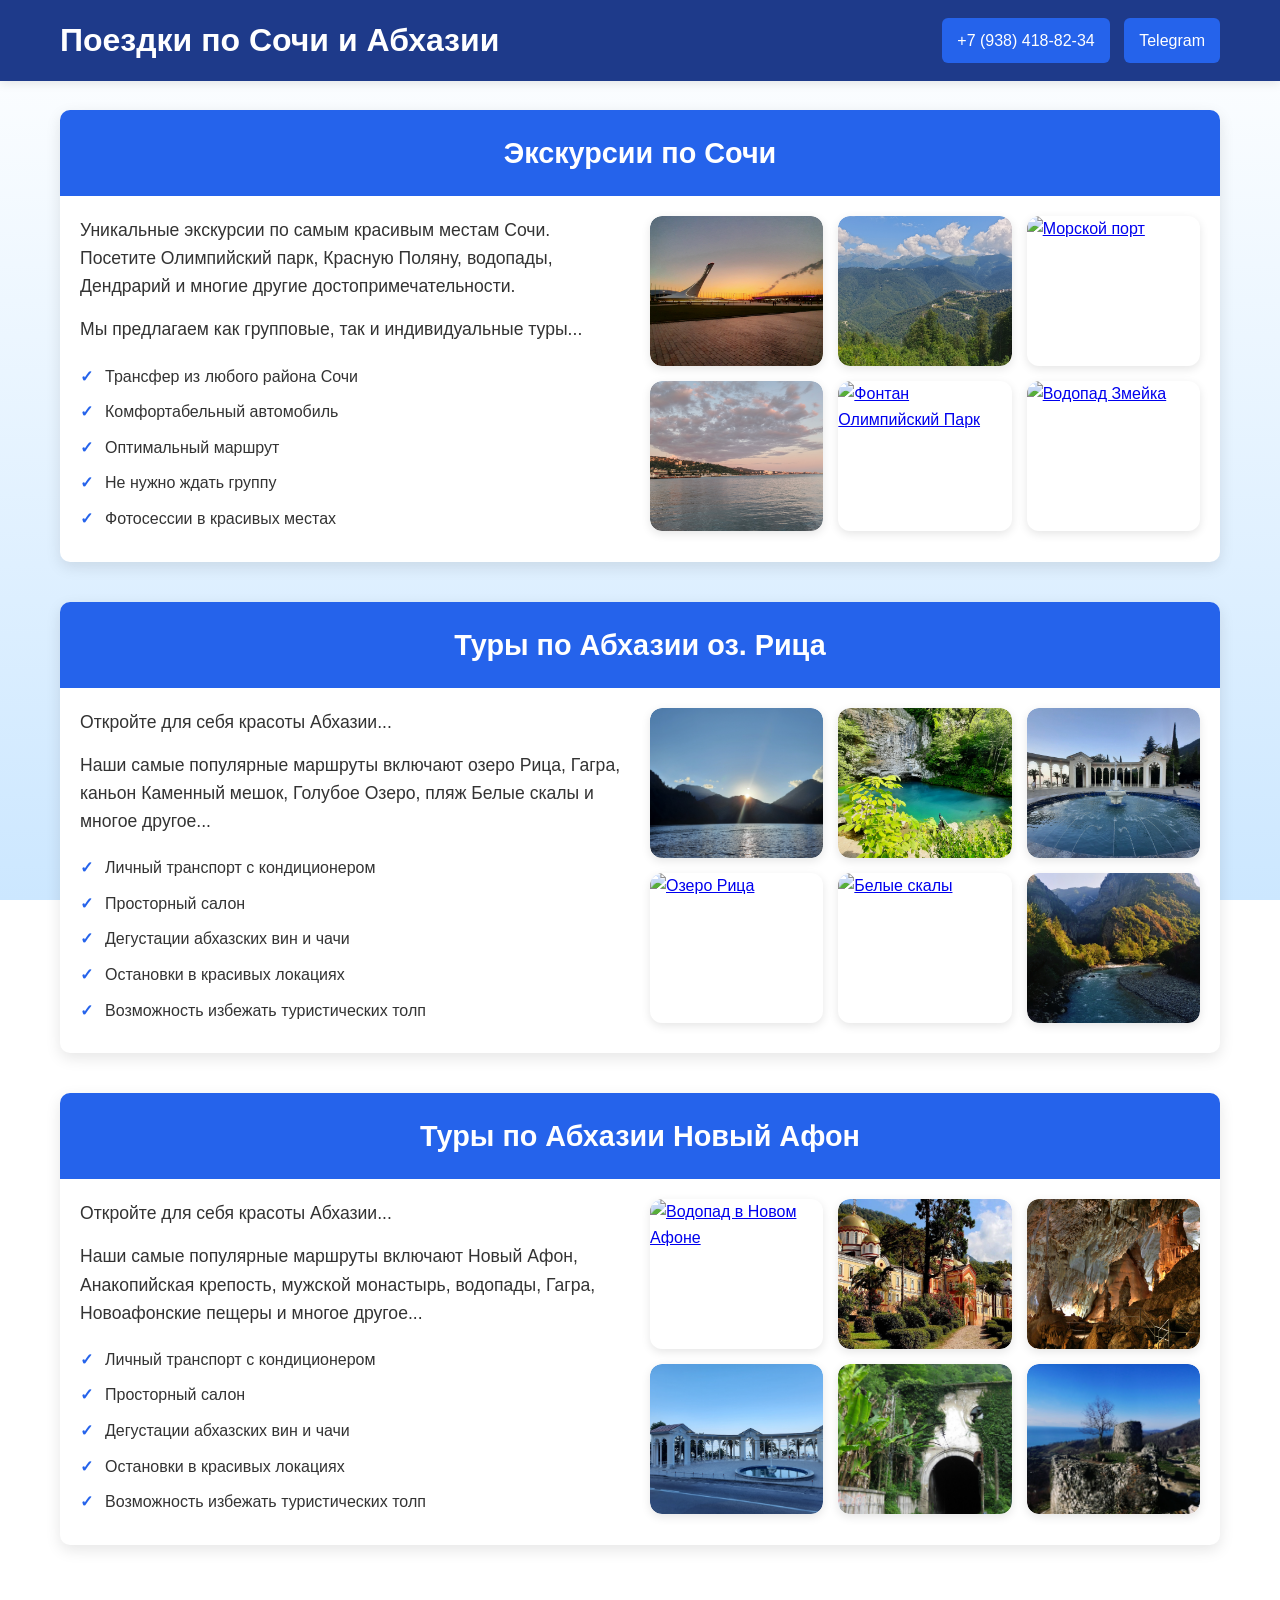
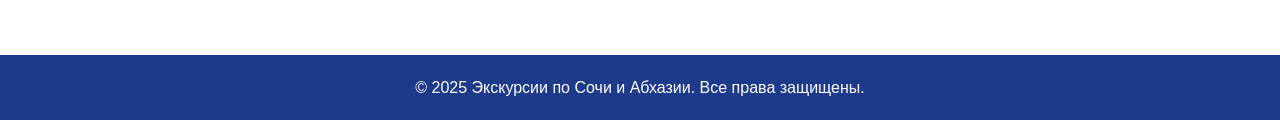
==== index.html @ 32977ace "Первый коммит: структура проекта" ====
<!DOCTYPE html>
<html lang="ru">
<head>
    <meta charset="UTF-8">
    <meta name="viewport" content="width=device-width, initial-scale=1.0">
    <title>Поездки по Сочи и Абхазии</title>

    <!-- Подключаем стили -->
    <link rel="stylesheet" href="assets/css/base.css">
    <link rel="stylesheet" href="assets/css/layout.css">
    <link rel="stylesheet" href="assets/css/components.css">
    <link rel="stylesheet" href="assets/css/pages.css">

    <!-- Библиотека Fancybox (для галереи изображений) -->
    <link rel="stylesheet" href="https://cdn.jsdelivr.net/npm/@fancyapps/ui@5.0/dist/fancybox/fancybox.css">
    <link href="https://fonts.googleapis.com/css2?family=Playfair+Display:wght@700&family=Roboto:wght@400&display=swap" rel="stylesheet">


</head>
<body>
    <!-- 🔹 Хедер -->
    <header class="fixed-header">
        <div class="header-content">
            <h1>Поездки по Сочи и Абхазии</h1>
            <div class="contacts">
                <!-- Телефон и Telegram как кнопки -->
                <a href="tel:+79384188234" class="btn">+7 (938) 418-82-34</a>
                <a href="https://t.me/OLEG_N_OLEG" target="_blank" class="btn">Telegram</a>
            </div>
        </div>
    </header>

    <!-- 🔹 Основное содержимое -->
    <main class="main-content">
        <div id="sections"></div>
    </main>

    <!-- 🔹 Футер -->
    <footer class="footer">
        <p>© 2025 Экскурсии по Сочи и Абхазии. Все права защищены.</p>
    </footer>

    <!-- Подключение скриптов -->
    <script src="https://cdn.jsdelivr.net/npm/@fancyapps/ui@5.0/dist/fancybox/fancybox.umd.js"></script>
    <script src="assets/js/gallery.js"></script>
    <script src="assets/js/main.js"></script>
</body>
</html>
---- assets/css/base.css ----
/* 🔹 Базовые стили */
* { box-sizing: border-box; margin: 0; padding: 0; }

:root {
    --primary-color: #2563eb;      /* Синий */
    --secondary-color: #1e3a8a;    /* Тёмно-синий */
    --text-color: #333;            /* Цвет текста */
    --bg-gradient: linear-gradient(180deg, #ffffff 0%, #cce7ff 100%); /* Белый -> голубой */
    --border-radius: 12px;         /* ← ДОБАВИТЬ ЭТУ ПЕРЕМЕННУЮ */
}

body {
    font-family: 'Arial', sans-serif;
    line-height: 1.6;
    color: var(--text-color);

    /* Фон: градиент + облака */
    background: var(--bg-gradient), url("https://www.transparenttextures.com/patterns/clouds.png");
    background-attachment: fixed;
    background-size: cover;

    padding-top: 80px; /* Отступ для хедера */
}
---- assets/css/layout.css ----
/* 🔹 Хедер и футер */
.fixed-header { position: fixed; top: 0; left: 0; width: 100%; background-color: var(--secondary-color); color: white; padding: 15px 0; box-shadow: 0 2px 10px rgba(0,0,0,0.1); z-index: 1000; }
.header-content { display: flex; justify-content: space-between; align-items: center; max-width: 1200px; margin: 0 auto; padding: 0 20px; }
.contacts a { margin-left: 10px; }
.main-content { max-width: 1200px; margin: 0 auto; padding: 30px 20px; }
.footer { text-align: center; padding: 20px; background-color: var(--secondary-color); color: white; margin-top: 40px; }
---- assets/css/components.css ----
/* 🔹 Контентные блоки */
.content-block { 
    background-color: white; 
    border-radius: 10px; 
    box-shadow: 0 5px 15px rgba(0,0,0,0.1); 
    margin-bottom: 40px; 
    overflow: hidden; 
    opacity: 0; 
    transform: translateY(50px); 
    transition: all 0.6s ease-out; 
}
.content-block.visible { 
    opacity: 1; 
    transform: translateY(0); 
}
.block-title { 
    text-align: center; 
    padding: 20px; 
    background-color: var(--primary-color); 
    color: white; 
    font-size: 1.8rem; 
}
.block-content { 
    display: flex; 
    padding: 20px; 
}
.text-content { 
    flex: 1; 
    padding-right: 20px; 
}
.text-content p { 
    margin-bottom: 15px; 
    font-size: 1.1rem; 
}
.features { 
    list-style-type: none; 
    margin-top: 20px; 
}
.features li { 
    position: relative; 
    padding-left: 25px; 
    margin-bottom: 10px; 
    font-size: 1rem; 
}
.features li:before { 
    content: "✓"; 
    position: absolute; 
    left: 0; 
    color: var(--primary-color); 
    font-weight: bold; 
}

/* 🔹 Галерея - ИСПРАВЛЕННЫЙ КОД */
.gallery { flex: 1; }
.gallery-grid { 
    display: grid; 
    grid-template-columns: repeat(3, 1fr); 
    grid-gap: 15px; 
}
.gallery-grid a { 
    display: block; 
    overflow: hidden; 
    border-radius: var(--border-radius); /* Скругление контейнера */
    transition: transform 0.3s, box-shadow 0.3s; 
    box-shadow: 0 3px 10px rgba(0, 0, 0, 0.1);
}
.gallery-grid a:hover { 
    transform: scale(1.05); 
    box-shadow: 0 5px 15px rgba(0, 0, 0, 0.2);
}
.gallery-grid img { 
    width: 100%; 
    height: 150px; 
    object-fit: cover; 
    border-radius: var(--border-radius); /* Скругление изображения */
    transition: transform 0.3s; 
    display: block;
}
.gallery-grid a:hover img {
    transform: scale(1.1);
}

/* 🔹 Кнопки */
.btn { 
    display: inline-block; 
    padding: 10px 15px; 
    border-radius: 6px; 
    background: var(--primary-color); 
    color: white; 
    text-decoration: none; 
    transition: transform 0.2s, background 0.3s; 
}
.btn:hover { 
    background: var(--secondary-color); 
    transform: scale(1.08); 
}

/* 🔹 Адаптивность */
@media (max-width: 768px) { 
    .block-content { flex-direction: column; } 
    .text-content { padding-right: 0; margin-bottom: 20px; } 
    .header-content { flex-direction: column; text-align: center; } 
    .contacts { margin-top: 10px; } 
    .gallery-grid { grid-template-columns: repeat(3, 1fr); } 
    .content-block:first-child {
    margin-top: 80px; /* или padding-top, в зависимости от структуры */
  }
}
@media (max-width: 480px) { 
    .gallery-grid { grid-template-columns: repeat(2, 1fr); } 
    .block-title { font-size: 1.4rem; } 
}
---- assets/css/pages.css ----
/* 🔹 Стили под конкретные страницы (если будут) */
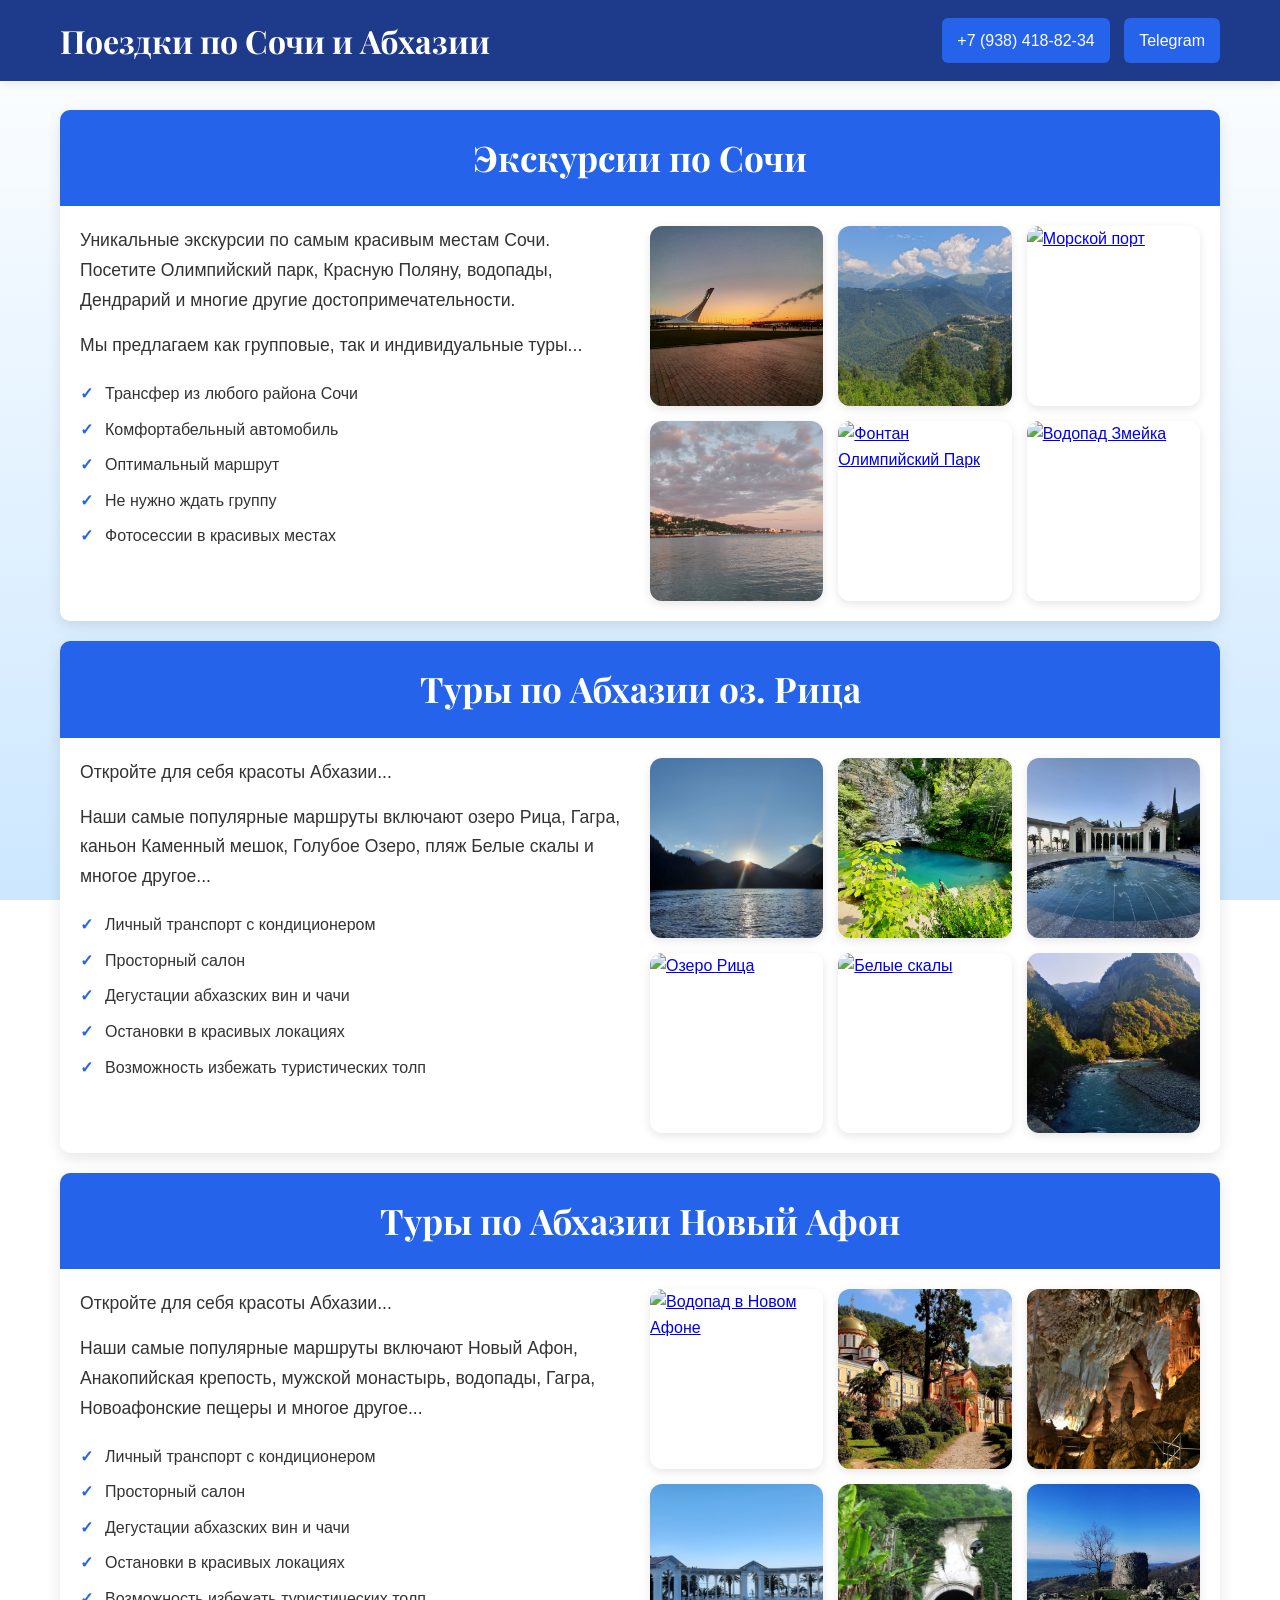
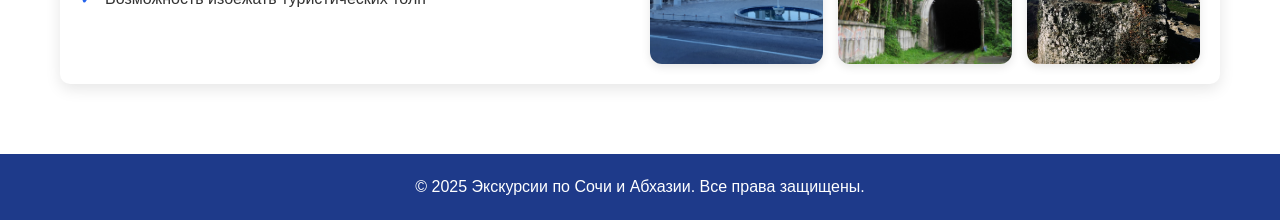
==== commit c4ed3b47: "Доработка графики/шрифтов" ====
--- a/index.html
+++ b/index.html
@@ -43,6 +43,13 @@
     <!-- Подключение скриптов -->
     <script src="https://cdn.jsdelivr.net/npm/@fancyapps/ui@5.0/dist/fancybox/fancybox.umd.js"></script>
     <script src="assets/js/gallery.js"></script>
+    <script src="assets/js/data.js"></script>
     <script src="assets/js/main.js"></script>
+
+    <button id="scrollToTop" title="Наверх">
+    <svg xmlns="http://www.w3.org/2000/svg" width="24" height="24" viewBox="0 0 24 24" fill="none" stroke="currentColor" stroke-width="2" stroke-linecap="round" stroke-linejoin="round">
+    <polyline points="18 15 12 9 6 15"></polyline>
+    </svg>
+
 </body>
 </html>
--- a/assets/css/base.css
+++ b/assets/css/base.css
@@ -6,13 +6,16 @@
     --secondary-color: #1e3a8a;    /* Тёмно-синий */
     --text-color: #333;            /* Цвет текста */
     --bg-gradient: linear-gradient(180deg, #ffffff 0%, #cce7ff 100%); /* Белый -> голубой */
-    --border-radius: 12px;         /* ← ДОБАВИТЬ ЭТУ ПЕРЕМЕННУЮ */
+    --border-radius: 12px;
+    --font-heading: 'Playfair Display', serif; /* Для заголовков */
+    --font-body: 'Roboto', sans-serif; /* Для основного текста */
 }
 
 body {
     font-family: 'Arial', sans-serif;
     line-height: 1.6;
     color: var(--text-color);
+    font-family: var(--font-body); /* Применяем шрифт для всего тела */
 
     /* Фон: градиент + облака */
     background: var(--bg-gradient), url("https://www.transparenttextures.com/patterns/clouds.png");
@@ -20,4 +23,10 @@
     background-size: cover;
 
     padding-top: 80px; /* Отступ для хедера */
+}
+
+/* Стили для заголовков */
+h1, h2, h3, h4, h5, h6 {
+    font-family: var(--font-heading);
+    font-weight: 700; /* Playfair Display Bold */
 }
--- a/assets/css/layout.css
+++ b/assets/css/layout.css
@@ -3,4 +3,4 @@
 .header-content { display: flex; justify-content: space-between; align-items: center; max-width: 1200px; margin: 0 auto; padding: 0 20px; }
 .contacts a { margin-left: 10px; }
 .main-content { max-width: 1200px; margin: 0 auto; padding: 30px 20px; }
-.footer { text-align: center; padding: 20px; background-color: var(--secondary-color); color: white; margin-top: 40px; }+.footer { text-align: center; padding: 20px; background-color: var(--secondary-color); color: white; margin-top: 20px; }
--- a/assets/css/components.css
+++ b/assets/css/components.css
@@ -3,7 +3,7 @@
     background-color: white; 
     border-radius: 10px; 
     box-shadow: 0 5px 15px rgba(0,0,0,0.1); 
-    margin-bottom: 40px; 
+    margin-bottom: 20px; 
     overflow: hidden; 
     opacity: 0; 
     transform: translateY(50px); 
@@ -13,12 +13,25 @@
     opacity: 1; 
     transform: translateY(0); 
 }
+.content-block.visible .features li {
+    opacity: 1;
+    transform: translateX(0);
+}
+
+/* transition-delay для каждого элемента списка */
+.features li:nth-child(1) { transition-delay: 0.1s; }
+.features li:nth-child(2) { transition-delay: 0.2s; }
+.features li:nth-child(3) { transition-delay: 0.3s; }
+.features li:nth-child(4) { transition-delay: 0.4s; }
+.features li:nth-child(5) { transition-delay: 0.5s; }
 .block-title { 
     text-align: center; 
     padding: 20px; 
     background-color: var(--primary-color); 
     color: white; 
     font-size: 1.8rem; 
+    font-family: var(--font-heading); /* Явно назначаем шрифт заголовка */
+    font-size: 2.2rem; /* Чуть больше для акцента */
 }
 .block-content { 
     display: flex; 
@@ -31,6 +44,8 @@
 .text-content p { 
     margin-bottom: 15px; 
     font-size: 1.1rem; 
+      font-family: var(--font-body);
+    line-height: 1.7; /* Увеличим межстрочный интервал для лучшей читаемости */
 }
 .features { 
     list-style-type: none; 
@@ -41,6 +56,9 @@
     padding-left: 25px; 
     margin-bottom: 10px; 
     font-size: 1rem; 
+    opacity: 0;
+    transform: translateX(-20px);
+    transition: opacity 0.5s ease, transform 0.5s ease;
 }
 .features li:before { 
     content: "✓"; 
@@ -58,26 +76,47 @@
     grid-gap: 15px; 
 }
 .gallery-grid a { 
-    display: block; 
-    overflow: hidden; 
-    border-radius: var(--border-radius); /* Скругление контейнера */
-    transition: transform 0.3s, box-shadow 0.3s; 
+    display: block;
+    overflow: hidden;
+    border-radius: var(--border-radius);
+    transition: transform 0.3s ease, box-shadow 0.3s ease;
     box-shadow: 0 3px 10px rgba(0, 0, 0, 0.1);
+    position: relative; /* Необходимо для позиционирования псевдоэлемента */
+}
+/* Затемнение и текст поверх изображения при наведении */
+.gallery-grid a::after {
+    content: attr(data-caption); /* Берём текст из data-атрибута */
+    position: absolute;
+    bottom: 0;
+    left: 0;
+    right: 0;
+    background: linear-gradient(to top, rgba(0,0,0,0.8), transparent);
+    color: white;
+    padding: 20px 10px 10px;
+    font-family: var(--font-body);
+    font-size: 0.9rem;
+    opacity: 0;
+    transform: translateY(10px);
+    transition: opacity 0.3s ease, transform 0.3s ease;
+    text-align: center;
+}
+.gallery-grid a:hover::after {
+    opacity: 1;
+    transform: translateY(0);
 }
 .gallery-grid a:hover { 
-    transform: scale(1.05); 
-    box-shadow: 0 5px 15px rgba(0, 0, 0, 0.2);
+    transform: scale(1.05);
+    box-shadow: 0 8px 25px rgba(0, 0, 0, 0.3);
 }
-.gallery-grid img { 
-    width: 100%; 
-    height: 150px; 
-    object-fit: cover; 
-    border-radius: var(--border-radius); /* Скругление изображения */
-    transition: transform 0.3s; 
+.gallery-grid img {
+    width: 100%;
+    height: 180px; /* 🔹 Немного увеличиваем высоту */
+    object-fit: cover;
+    transition: transform 0.6s ease; /* 🔹 Увеличиваем длительность анимации */
     display: block;
 }
 .gallery-grid a:hover img {
-    transform: scale(1.1);
+    transform: scale(1.15);
 }
 
 /* 🔹 Кнопки */
@@ -95,6 +134,42 @@
     transform: scale(1.08); 
 }
 
+/* Кнопка "Наверх" */
+#scrollToTop {
+    display: none;
+    position: fixed;
+    bottom: 30px;
+    right: 30px;
+    z-index: 99;
+    border: none;
+    outline: none;
+    background-color: var(--primary-color);
+    color: white;
+    cursor: pointer;
+    padding: 15px; /* Общий отступ */
+    border-radius: 50%;
+    font-size: 1.2rem;
+    box-shadow: 0 2px 10px rgba(0,0,0,0.3);
+    transition: opacity 0.3s, background-color 0.3s;
+    display: flex;
+    align-items: center;
+    justify-content: center;
+}
+
+/* Стили для SVG внутри кнопки */
+#scrollToTop svg {
+  width: 24px; /* Размер иконки */
+  height: 24px;
+  transition: transform 0.3s ease; /* Анимация для иконки */
+}
+
+#scrollToTop:hover svg {
+  transform: translateY(-3px); /* Иконка немного подпрыгивает вверх при наведении */
+}
+#scrollToTop:hover {
+    background-color: var(--secondary-color);
+    transform: scale(1.08); /* Легкое увеличение всей кнопки */
+}
 /* 🔹 Адаптивность */
 @media (max-width: 768px) { 
     .block-content { flex-direction: column; } 
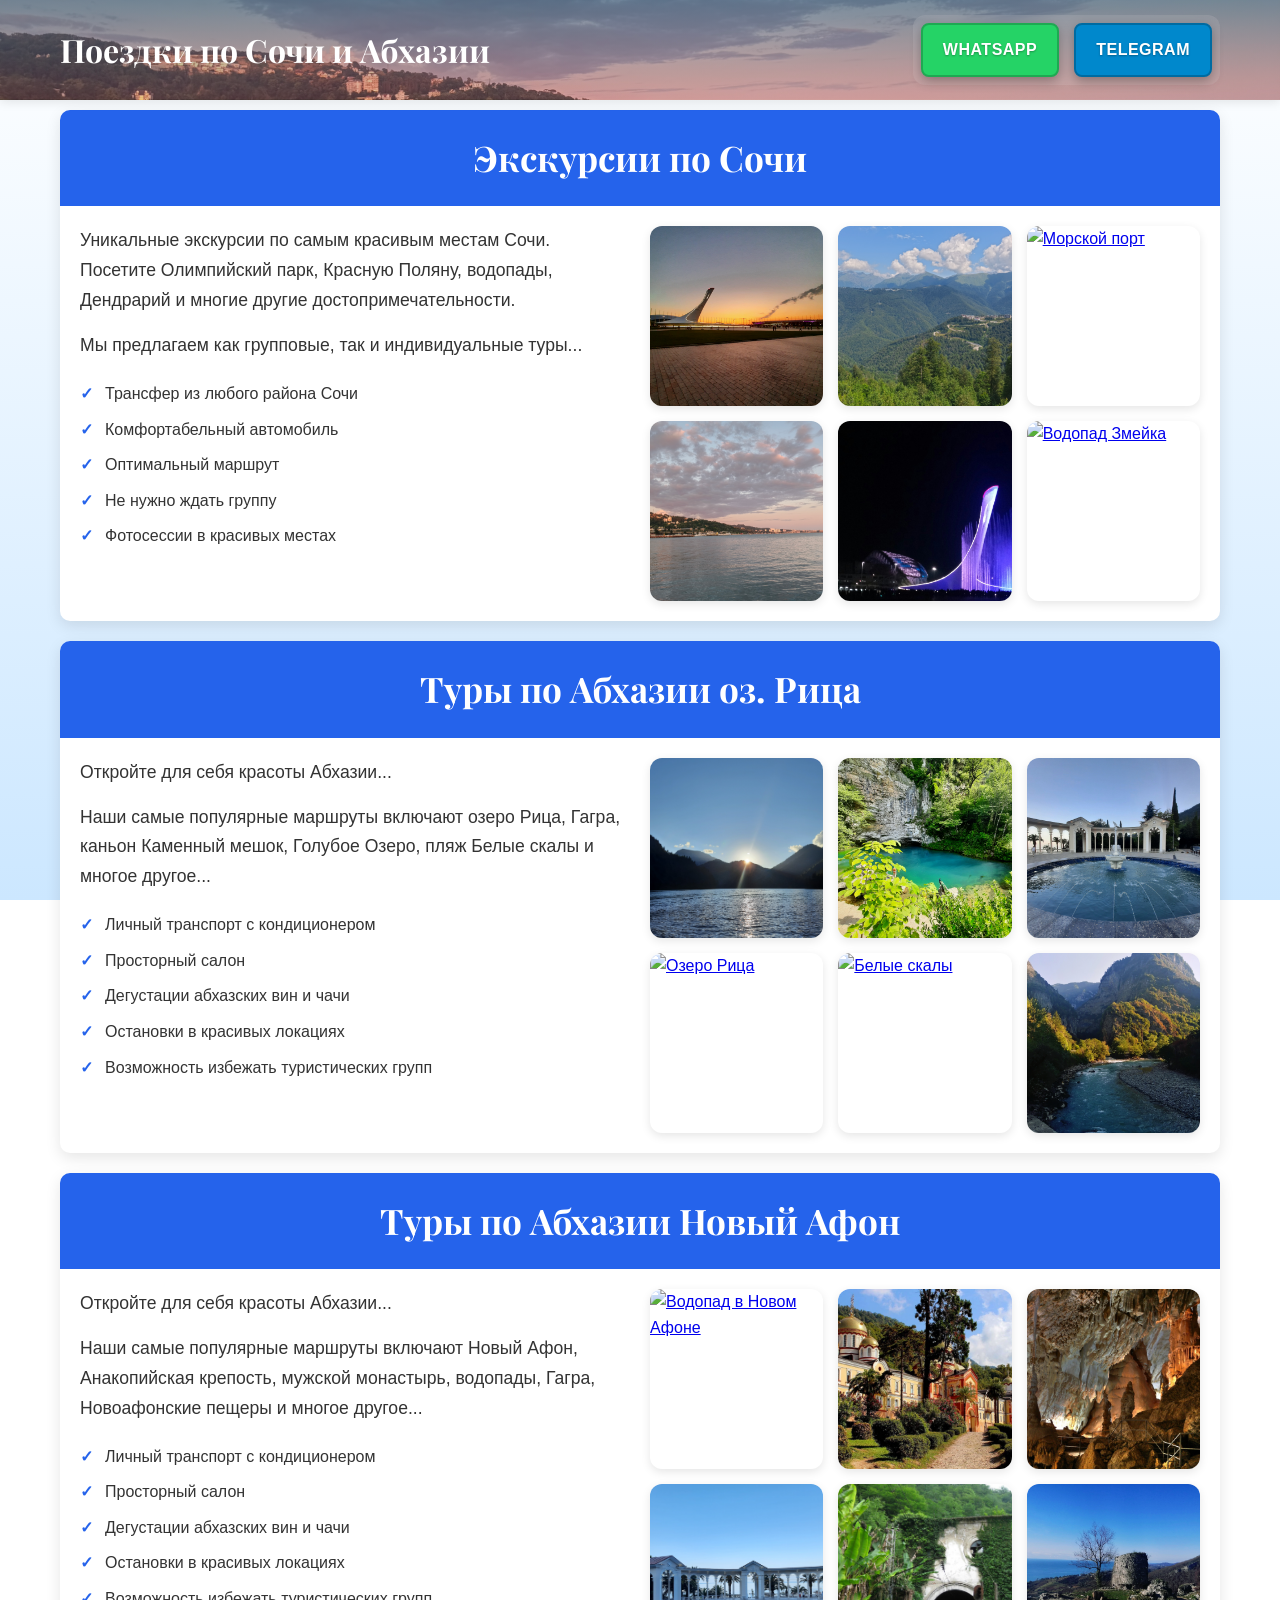
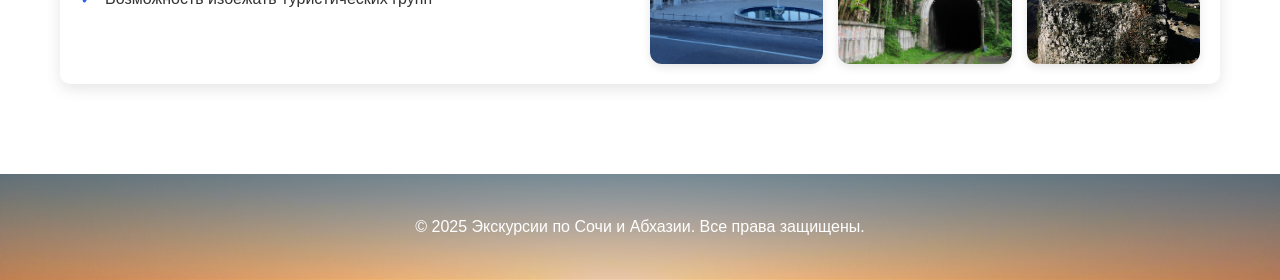
==== commit 1508219c: "Хедер/Футер/WhatsApp/Telegram" ====
--- a/index.html
+++ b/index.html
@@ -22,12 +22,18 @@
     <header class="fixed-header">
         <div class="header-content">
             <h1>Поездки по Сочи и Абхазии</h1>
-            <div class="contacts">
-                <!-- Телефон и Telegram как кнопки -->
-                <a href="tel:+79384188234" class="btn">+7 (938) 418-82-34</a>
-                <a href="https://t.me/OLEG_N_OLEG" target="_blank" class="btn">Telegram</a>
-            </div>
+            <div class="messenger-buttons">
+            <!-- Кнопка WhatsApp -->
+            <a href="https://wa.me/79384188234" target="_blank" class="msg-btn whatsapp-btn">
+                WhatsApp
+            </a>
+
+            <!-- Кнопка Telegram -->
+            <a href="https://t.me/OLEG_N_OLEG" target="_blank" class="msg-btn telegram-btn">
+                Telegram
+            </a>
         </div>
+    </div>
     </header>
 
     <!-- 🔹 Основное содержимое -->
--- a/assets/css/layout.css
+++ b/assets/css/layout.css
@@ -1,6 +1,30 @@
 /* 🔹 Хедер и футер */
-.fixed-header { position: fixed; top: 0; left: 0; width: 100%; background-color: var(--secondary-color); color: white; padding: 15px 0; box-shadow: 0 2px 10px rgba(0,0,0,0.1); z-index: 1000; }
+/*.fixed-header { position: fixed; top: 0; left: 0; width: 100%; background-color: var(--secondary-color); color: white; padding: 15px 0; box-shadow: 0 2px 10px rgba(0,0,0,0.1); z-index: 1000; }*/
+.fixed-header {
+    position: fixed;
+    top: 0;
+    left: 0;
+    width: 100%;
+    background: linear-gradient(to bottom, rgba(53,92,125,0.6), rgba(192,108,132,0.3)),
+                url('../images/sochi/Sea.jpg');
+    background-size: cover;
+    background-position: center;
+    color: white;
+    padding: 15px 0;
+    box-shadow: 0 2px 10px rgba(0,0,0,0.1);
+    z-index: 1000;
+}
 .header-content { display: flex; justify-content: space-between; align-items: center; max-width: 1200px; margin: 0 auto; padding: 0 20px; }
 .contacts a { margin-left: 10px; }
 .main-content { max-width: 1200px; margin: 0 auto; padding: 30px 20px; }
-.footer { text-align: center; padding: 20px; background-color: var(--secondary-color); color: white; margin-top: 20px; }+/*.footer { text-align: center; padding: 20px; background-color: var(--secondary-color); color: white; margin-top: 20px; }*/
+.footer {
+    text-align: center;
+    padding: 40px 20px;
+    background: linear-gradient(rgba(53,92,125,0.6), rgba(192,108,132,0.3)), 
+                url('../images/sochi/МорпортЗакат.jpg');
+    background-size: cover;
+    background-position: center;
+    color: white;
+    margin-top: 40px;
+}
--- a/assets/css/components.css
+++ b/assets/css/components.css
@@ -170,6 +170,125 @@
     background-color: var(--secondary-color);
     transform: scale(1.08); /* Легкое увеличение всей кнопки */
 }
+
+/* Стили для кнопок мессенджеров */
+.messenger-buttons {
+    display: flex;
+    gap: 15px;
+    align-items: center;
+    margin-left: auto;
+}
+
+.msg-btn {
+    display: inline-flex;
+    align-items: center;
+    justify-content: center;
+    padding: 12px 20px;
+    border-radius: 8px;
+    text-decoration: none;
+    font-weight: 600;
+    font-size: 1rem;
+    transition: all 0.3s ease;
+    border: none;
+    cursor: pointer;
+    font-family: 'Roboto', sans-serif;
+    text-transform: uppercase;
+    letter-spacing: 0.5px;
+    position: relative;
+    box-shadow: 0 4px 12px rgba(0,0,0,0.3); /* Увеличиваем тень для контраста */
+    border: 2px solid transparent; /* Добавляем границу */
+}
+
+/* Цвета кнопок с более насыщенными оттенками */
+.whatsapp-btn {
+    background-color: #25D366;
+    color: white;
+    border-color: #1ea952; /* Темно-зеленая граница */
+}
+
+.telegram-btn {
+    background-color: #0088cc;
+    color: white;
+    border-color: #006ba1; /* Темно-синяя граница */
+}
+
+/* Эффект пульсации с белой подсветкой */
+@keyframes pulse-whatsapp {
+    0% {
+        transform: scale(1);
+        box-shadow: 0 4px 15px rgba(37, 211, 102, 0.6), 
+                   0 0 0 0 rgba(255, 255, 255, 0.4);
+    }
+    50% {
+        transform: scale(1.05);
+        box-shadow: 0 6px 20px rgba(37, 211, 102, 0.8),
+                   0 0 0 6px rgba(255, 255, 255, 0);
+    }
+    100% {
+        transform: scale(1);
+        box-shadow: 0 4px 15px rgba(37, 211, 102, 0.6),
+                   0 0 0 0 rgba(255, 255, 255, 0.4);
+    }
+}
+
+@keyframes pulse-telegram {
+    0% {
+        transform: scale(1);
+        box-shadow: 0 4px 15px rgba(0, 136, 204, 0.6),
+                   0 0 0 0 rgba(255, 255, 255, 0.4);
+    }
+    50% {
+        transform: scale(1.05);
+        box-shadow: 0 6px 20px rgba(0, 136, 204, 0.8),
+                   0 0 0 6px rgba(255, 255, 255, 0);
+    }
+    100% {
+        transform: scale(1);
+        box-shadow: 0 4px 15px rgba(0, 136, 204, 0.6),
+                   0 0 0 0 rgba(255, 255, 255, 0.4);
+    }
+}
+
+/* Применяем пульсацию */
+.whatsapp-btn {
+    animation: pulse-whatsapp 2s ease-in-out infinite;
+}
+
+.telegram-btn {
+    animation: pulse-telegram 2s ease-in-out infinite;
+}
+
+/* Эффекты при наведении - делаем еще ярче */
+.msg-btn:hover {
+    transform: scale(1.1);
+    animation: none;
+    filter: brightness(1.1); /* Увеличиваем яркость */
+}
+
+.whatsapp-btn:hover {
+    background-color: #20c45a;
+    box-shadow: 0 8px 25px rgba(37, 211, 102, 0.7),
+               0 0 15px rgba(255, 255, 255, 0.5);
+}
+
+.telegram-btn:hover {
+    background-color: #0077b3;
+    box-shadow: 0 8px 25px rgba(0, 136, 204, 0.7),
+               0 0 15px rgba(255, 255, 255, 0.5);
+}
+
+/* Активное состояние */
+.msg-btn:active {
+    transform: scale(0.95);
+    box-shadow: 0 2px 10px rgba(0,0,0,0.4);
+}
+
+/* Добавляем белый текст с тенью для лучшей читаемости */
+.msg-btn {
+    text-shadow: 0 1px 2px rgba(0, 0, 0, 0.3);
+}
+
+
 /* 🔹 Адаптивность */
 @media (max-width: 768px) { 
     .block-content { flex-direction: column; } 
@@ -184,4 +303,50 @@
 @media (max-width: 480px) { 
     .gallery-grid { grid-template-columns: repeat(2, 1fr); } 
     .block-title { font-size: 1.4rem; } 
+}
+
+/* Адаптивность для мобильных */
+@media (max-width: 768px) {
+    .messenger-buttons {
+        gap: 10px;
+        margin-left: 0;
+        justify-content: center;
+        margin-top: 15px;
+        flex-wrap: wrap;
+    }
+    
+    .msg-btn {
+        padding: 12px 18px;
+        font-size: 0.95rem;
+        min-width: 130px;
+        box-shadow: 0 3px 10px rgba(0,0,0,0.4); /* Усиливаем тень на мобильных */
+    }
+    
+    .header-content {
+        flex-direction: column;
+        text-align: center;
+    }
+}
+
+@media (max-width: 480px) {
+    .messenger-buttons {
+        flex-direction: column;
+        width: 100%;
+        gap: 10px;
+    }
+    
+    .msg-btn {
+        width: 100%;
+        max-width: 220px;
+        padding: 14px 20px;
+        font-size: 1rem;
+    }
+}
+
+/* Добавляем контрастный контейнер если нужно */
+.messenger-buttons {
+    padding: 8px;
+    border-radius: 12px;
+    background: rgba(255, 255, 255, 0.1); /* Легкий белый фон для контраста */
+    backdrop-filter: blur(5px); /* Размытие фона */
 }
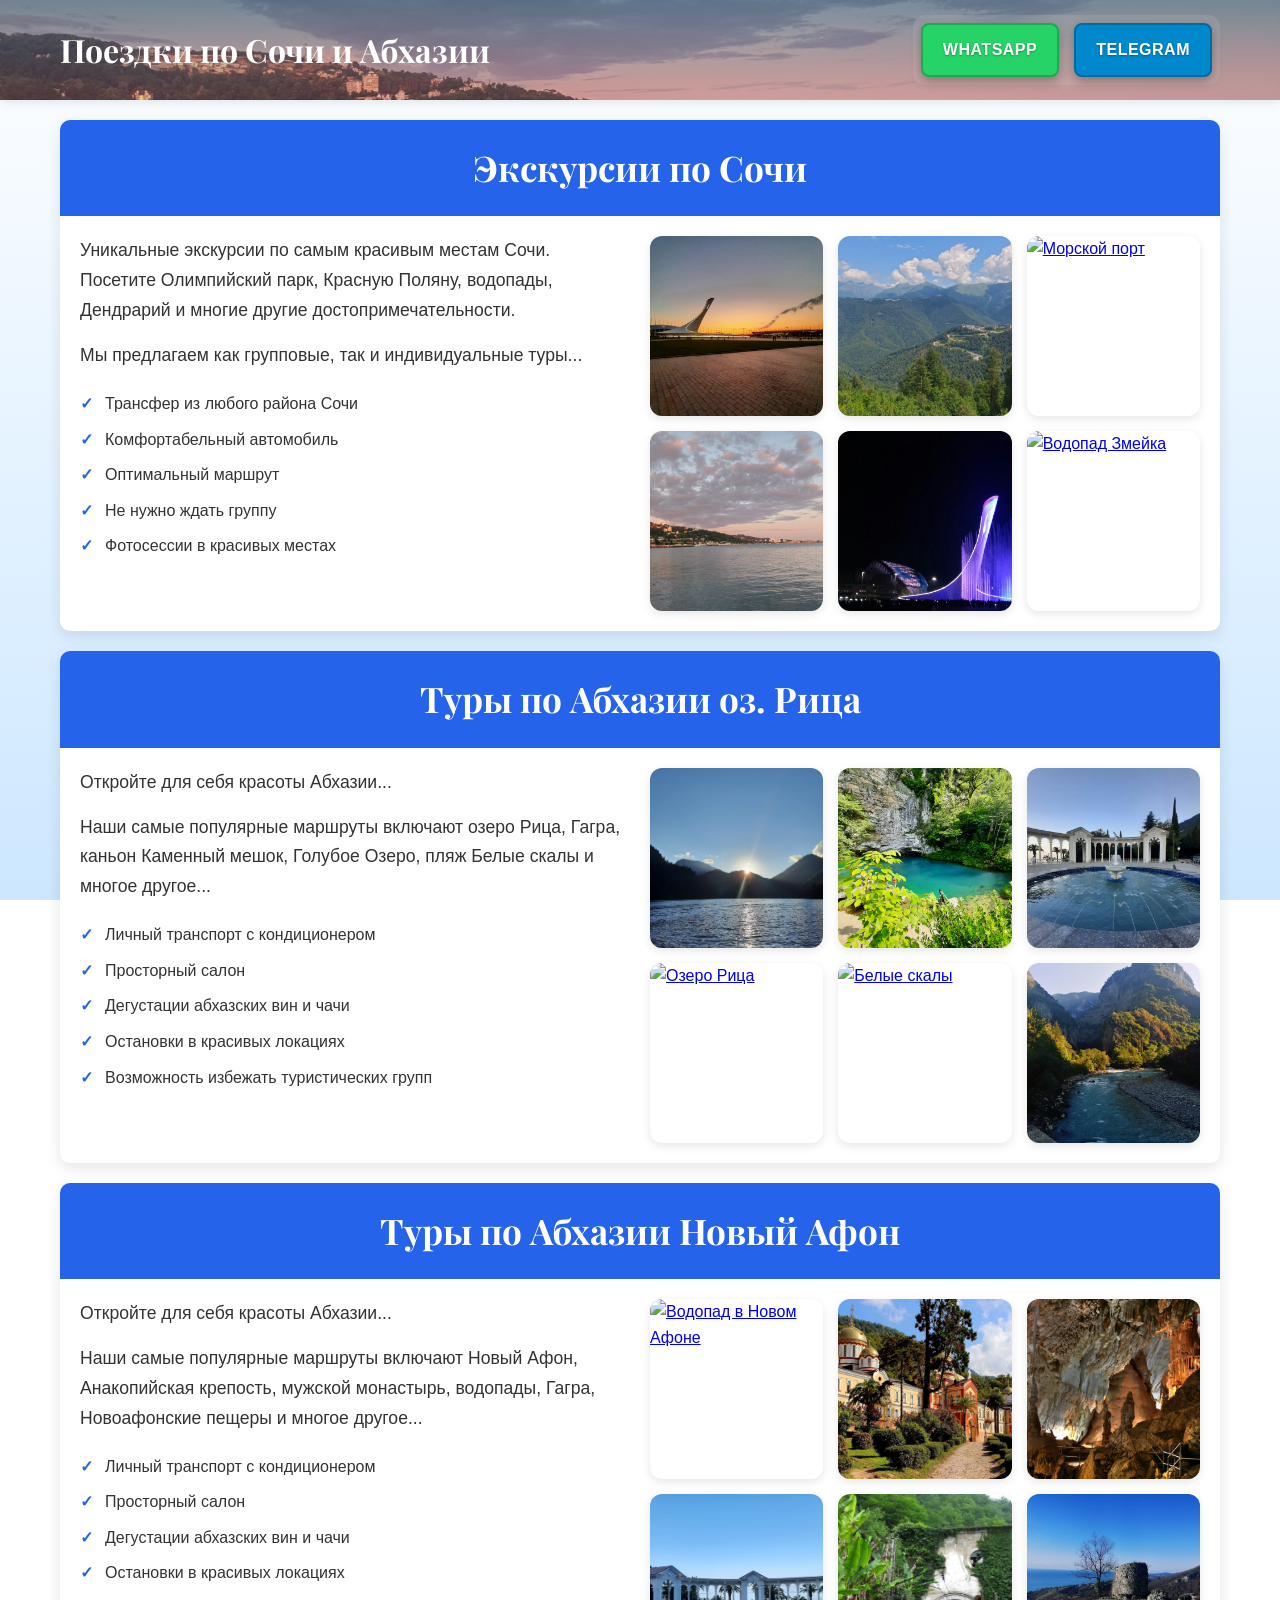
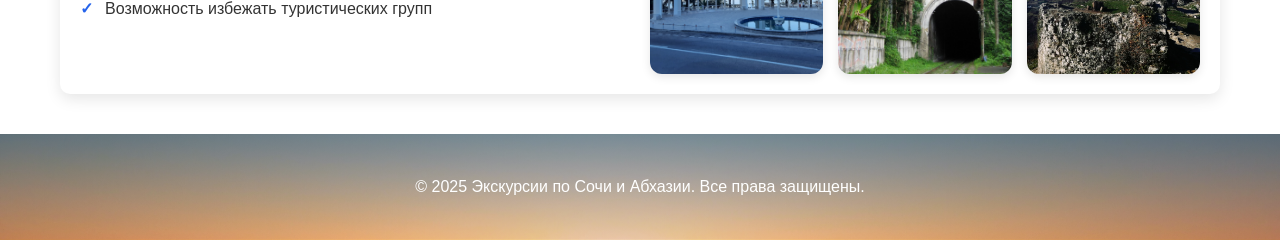
==== commit 0430cba1: "Favicon/отступы" ====
--- a/index.html
+++ b/index.html
@@ -10,6 +10,12 @@
     <link rel="stylesheet" href="assets/css/layout.css">
     <link rel="stylesheet" href="assets/css/components.css">
     <link rel="stylesheet" href="assets/css/pages.css">
+
+    <link rel="icon" type="image/png" sizes="32x32" href="assets/images/favicon-32.png">
+    <link rel="icon" type="image/png" sizes="16x16" href="assets/images/favicon-16.png">
+    <link rel="apple-touch-icon" href="assets/images/apple-touch-icon.png">
+    <link rel="manifest" href="assets/images/site.webmanifest">
+    <meta name="theme-color" content="#2563eb">
 
     <!-- Библиотека Fancybox (для галереи изображений) -->
     <link rel="stylesheet" href="https://cdn.jsdelivr.net/npm/@fancyapps/ui@5.0/dist/fancybox/fancybox.css">
--- a/assets/css/base.css
+++ b/assets/css/base.css
@@ -20,9 +20,7 @@
     /* Фон: градиент + облака */
     background: var(--bg-gradient), url("https://www.transparenttextures.com/patterns/clouds.png");
     background-attachment: fixed;
-    background-size: cover;
-
-    padding-top: 80px; /* Отступ для хедера */
+    background-size: cover;  
 }
 
 /* Стили для заголовков */
--- a/assets/css/layout.css
+++ b/assets/css/layout.css
@@ -16,7 +16,7 @@
 }
 .header-content { display: flex; justify-content: space-between; align-items: center; max-width: 1200px; margin: 0 auto; padding: 0 20px; }
 .contacts a { margin-left: 10px; }
-.main-content { max-width: 1200px; margin: 0 auto; padding: 30px 20px; }
+.main-content { max-width: 1200px; margin: 0 auto; padding: 20px 20px; }
 /*.footer { text-align: center; padding: 20px; background-color: var(--secondary-color); color: white; margin-top: 20px; }*/
 .footer {
     text-align: center;
@@ -26,5 +26,5 @@
     background-size: cover;
     background-position: center;
     color: white;
-    margin-top: 40px;
+    /*margin-top: 5px;*/
 }
--- a/assets/css/components.css
+++ b/assets/css/components.css
@@ -296,9 +296,7 @@
     .header-content { flex-direction: column; text-align: center; } 
     .contacts { margin-top: 10px; } 
     .gallery-grid { grid-template-columns: repeat(3, 1fr); } 
-    .content-block:first-child {
-    margin-top: 80px; /* или padding-top, в зависимости от структуры */
-  }
+    
 }
 @media (max-width: 480px) { 
     .gallery-grid { grid-template-columns: repeat(2, 1fr); } 
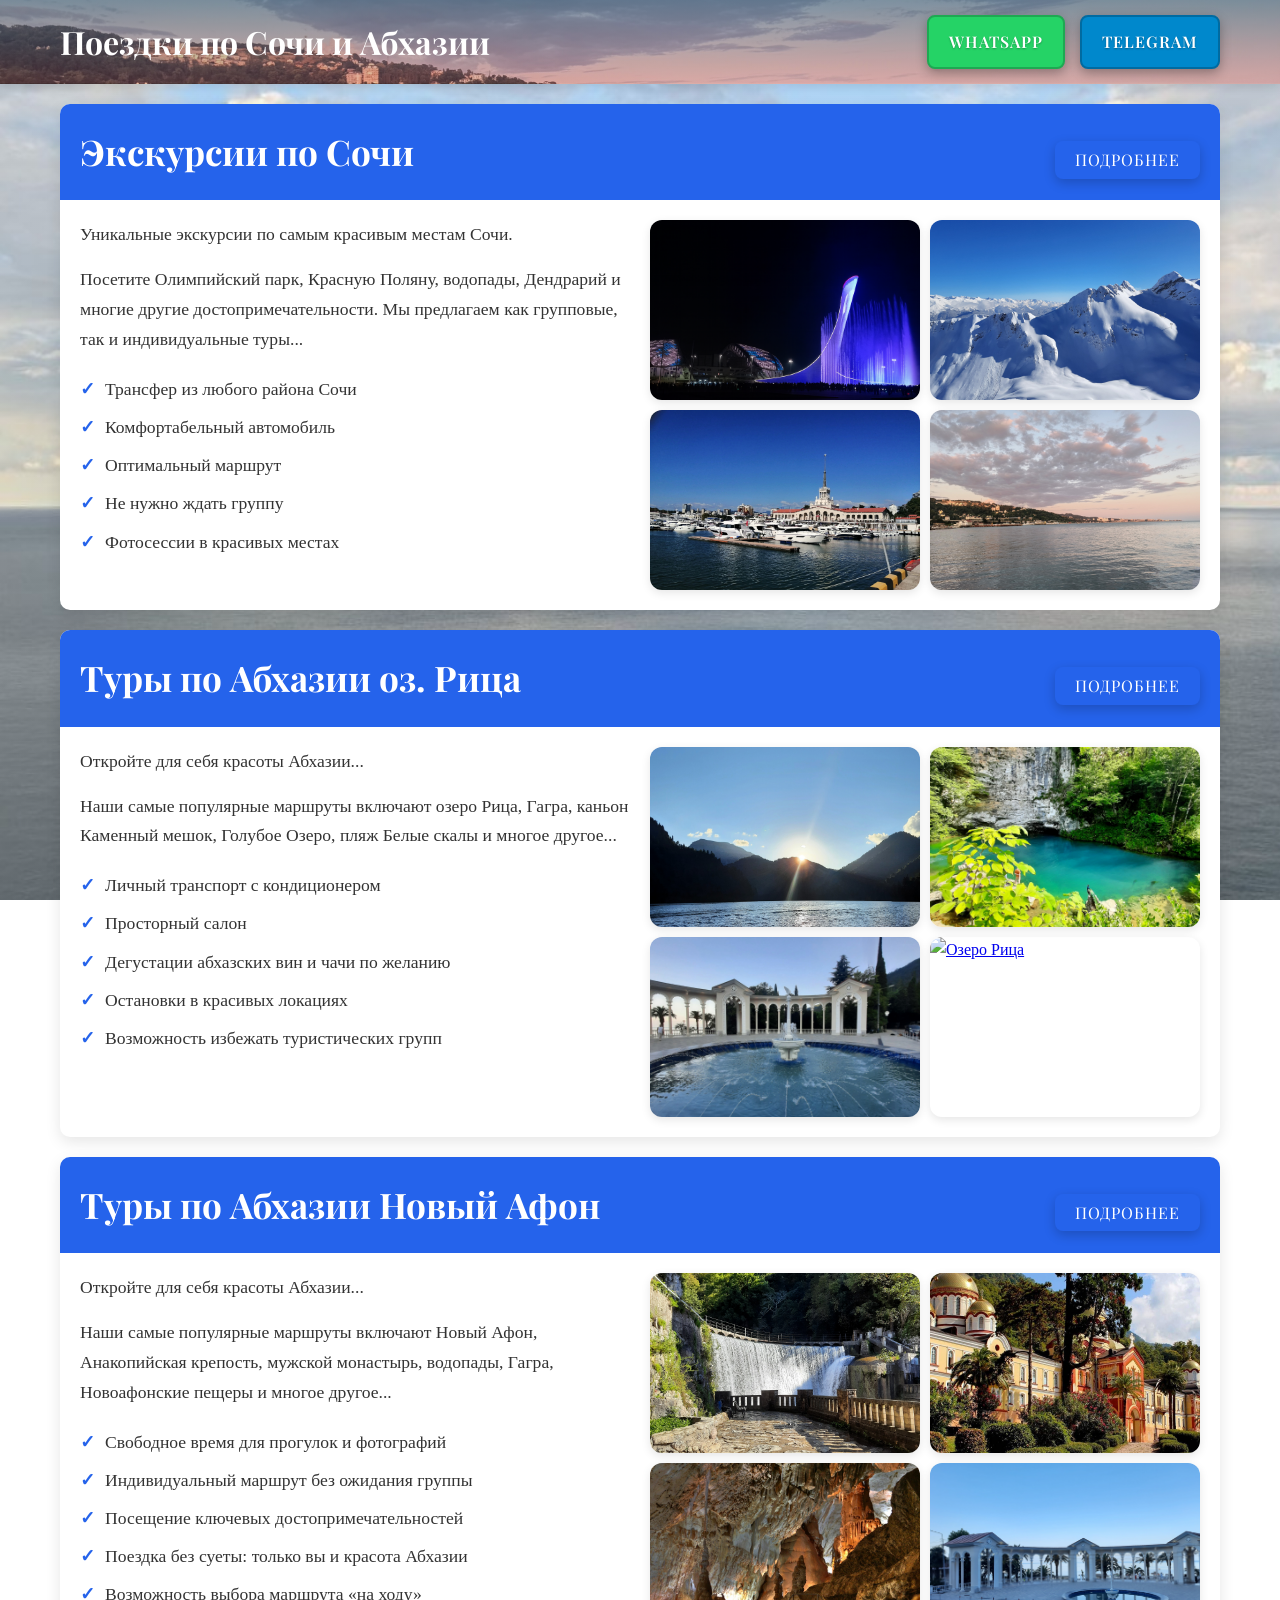
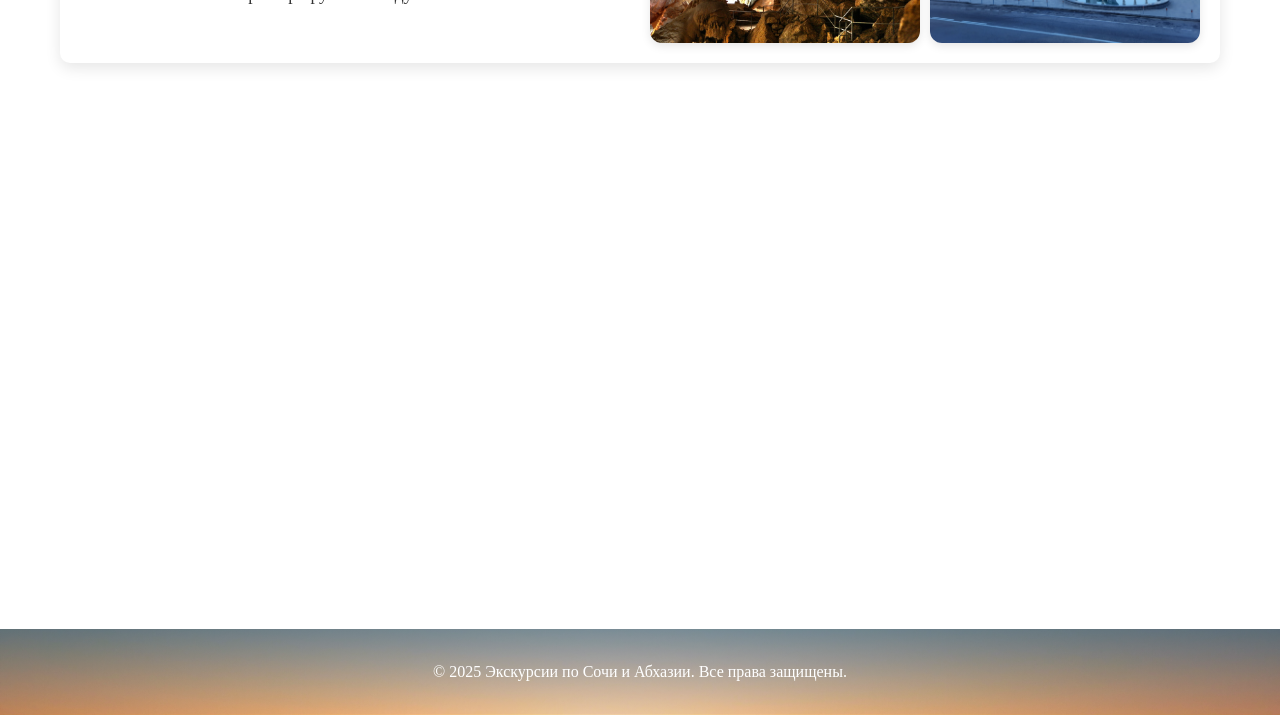
==== commit 4916fceb: "Версия 2.0" ====
--- a/index.html
+++ b/index.html
@@ -1,6 +1,7 @@
 <!DOCTYPE html>
 <html lang="ru">
 <head>
+    <meta name="version" content="2.0">
     <meta charset="UTF-8">
     <meta name="viewport" content="width=device-width, initial-scale=1.0">
     <title>Поездки по Сочи и Абхазии</title>
@@ -9,10 +10,11 @@
     <link rel="stylesheet" href="assets/css/base.css">
     <link rel="stylesheet" href="assets/css/layout.css">
     <link rel="stylesheet" href="assets/css/components.css">
+    <link rel="stylesheet" href="assets/css/components-mobile.css">
     <link rel="stylesheet" href="assets/css/pages.css">
 
-    <link rel="icon" type="image/png" sizes="32x32" href="assets/images/favicon-32.png">
-    <link rel="icon" type="image/png" sizes="16x16" href="assets/images/favicon-16.png">
+    <link rel="icon" type="image/png" sizes="32x32" href="assets/images/more/favicon-32.png">
+    <link rel="icon" type="image/png" sizes="16x16" href="assets/images/more/favicon-16.png">
     <link rel="apple-touch-icon" href="assets/images/apple-touch-icon.png">
     <link rel="manifest" href="assets/images/site.webmanifest">
     <meta name="theme-color" content="#2563eb">
@@ -20,6 +22,7 @@
     <!-- Библиотека Fancybox (для галереи изображений) -->
     <link rel="stylesheet" href="https://cdn.jsdelivr.net/npm/@fancyapps/ui@5.0/dist/fancybox/fancybox.css">
     <link href="https://fonts.googleapis.com/css2?family=Playfair+Display:wght@700&family=Roboto:wght@400&display=swap" rel="stylesheet">
+   <!--<link href="https://fonts.googleapis.com/css2?family=Lora&family=Merriweather&display=swap" rel="stylesheet">--> 
 
 
 </head>
--- a/assets/css/base.css
+++ b/assets/css/base.css
@@ -2,23 +2,25 @@
 * { box-sizing: border-box; margin: 0; padding: 0; }
 
 :root {
-    --primary-color: #2563eb;      /* Синий */
-    --secondary-color: #1e3a8a;    /* Тёмно-синий */
-    --text-color: #333;            /* Цвет текста */
-    --bg-gradient: linear-gradient(180deg, #ffffff 0%, #cce7ff 100%); /* Белый -> голубой */
+    --primary-color: #2563eb;      
+    --secondary-color: #1e3a8a;    
+    --text-color: #333;            
+    /*--bg-gradient: linear-gradient(180deg, #ffffff 0%, #cce7ff 100%);  Белый -> голубой */
+    --bg-image: url("../images/more/photoFon.jpg");
+    --overlay-gradient: linear-gradient(rgba(240,240,240,0.1), rgba(180,210,230,0.1));
     --border-radius: 12px;
     --font-heading: 'Playfair Display', serif; /* Для заголовков */
-    --font-body: 'Roboto', sans-serif; /* Для основного текста */
+    --font-body: 'Merriweather'; /* Для основного текста */
 }
 
 body {
-    font-family: 'Arial', sans-serif;
+    /*font-family: 'Arial';*/
     line-height: 1.6;
     color: var(--text-color);
     font-family: var(--font-body); /* Применяем шрифт для всего тела */
 
-    /* Фон: градиент + облака */
-    background: var(--bg-gradient), url("https://www.transparenttextures.com/patterns/clouds.png");
+    /*background: var(--bg-gradient), url("https://www.transparenttextures.com/patterns/clouds.png");*/
+    background: var(--overlay-gradient), var(--bg-image), url("https://www.transparenttextures.com/patterns/clouds.png");
     background-attachment: fixed;
     background-size: cover;  
 }
--- a/assets/css/layout.css
+++ b/assets/css/layout.css
@@ -20,11 +20,41 @@
 /*.footer { text-align: center; padding: 20px; background-color: var(--secondary-color); color: white; margin-top: 20px; }*/
 .footer {
     text-align: center;
-    padding: 40px 20px;
+    padding: 30px 20px;
     background: linear-gradient(rgba(53,92,125,0.6), rgba(192,108,132,0.3)), 
                 url('../images/sochi/МорпортЗакат.jpg');
     background-size: cover;
     background-position: center;
     color: white;
     /*margin-top: 5px;*/
+}
+ /*🔹 Адаптивный хедер для мобильных */
+@media (max-width: 768px) {
+  .fixed-header {
+    padding: 8px 0; 
+  }
+
+  .header-content h1 {
+    font-size: 1.4rem; 
+  }
+
+  .msg-btn {
+    padding: 8px 14px;  
+    font-size: 0.85rem; 
+  }
+}
+
+@media (max-width: 480px) {
+  .fixed-header {
+    padding: 6px 0; 
+  }
+
+  .header-content h1 {
+    font-size: 1.1rem;
+  }
+
+  .msg-btn {
+    padding: 6px 10px;
+    font-size: 1rem;
+  }
 }
--- a/assets/css/components.css
+++ b/assets/css/components.css
@@ -24,15 +24,23 @@
 .features li:nth-child(3) { transition-delay: 0.3s; }
 .features li:nth-child(4) { transition-delay: 0.4s; }
 .features li:nth-child(5) { transition-delay: 0.5s; }
-.block-title { 
-    text-align: center; 
-    padding: 20px; 
-    background-color: var(--primary-color); 
-    color: white; 
-    font-size: 1.8rem; 
-    font-family: var(--font-heading); /* Явно назначаем шрифт заголовка */
-    font-size: 2.2rem; /* Чуть больше для акцента */
-}
+
+/* Заголовок блока */
+.block-title {
+    display: flex;
+    justify-content: space-between;
+    align-items: center;
+    margin: 0;
+    padding: 20px;
+    background-color: var(--primary-color);
+    color: white;
+    font-size: 2.2rem;
+    font-family: var(--font-heading);
+    gap: 15px;
+    flex-wrap: wrap;
+}
+
+/* Контент блока */
 .block-content { 
     display: flex; 
     padding: 20px; 
@@ -44,8 +52,8 @@
 .text-content p { 
     margin-bottom: 15px; 
     font-size: 1.1rem; 
-      font-family: var(--font-body);
-    line-height: 1.7; /* Увеличим межстрочный интервал для лучшей читаемости */
+    font-family: var(--font-body);
+    line-height: 1.7;
 }
 .features { 
     list-style-type: none; 
@@ -55,7 +63,7 @@
     position: relative; 
     padding-left: 25px; 
     margin-bottom: 10px; 
-    font-size: 1rem; 
+    font-size: 1.1rem; 
     opacity: 0;
     transform: translateX(-20px);
     transition: opacity 0.5s ease, transform 0.5s ease;
@@ -68,12 +76,21 @@
     font-weight: bold; 
 }
 
-/* 🔹 Галерея - ИСПРАВЛЕННЫЙ КОД */
-.gallery { flex: 1; }
+/* 🔹 Галерея */
+
+/*.gallery, .description {
+    margin-top: 10px;
+}*/
+
+.gallery { 
+    flex: 1; 
+   /* padding: 10px;*/
+    box-sizing: border-box;
+}
 .gallery-grid { 
     display: grid; 
-    grid-template-columns: repeat(3, 1fr); 
-    grid-gap: 15px; 
+    grid-template-columns: repeat(2, 1fr); 
+    gap: 10px;
 }
 .gallery-grid a { 
     display: block;
@@ -81,11 +98,11 @@
     border-radius: var(--border-radius);
     transition: transform 0.3s ease, box-shadow 0.3s ease;
     box-shadow: 0 3px 10px rgba(0, 0, 0, 0.1);
-    position: relative; /* Необходимо для позиционирования псевдоэлемента */
+    position: relative;
 }
 /* Затемнение и текст поверх изображения при наведении */
 .gallery-grid a::after {
-    content: attr(data-caption); /* Берём текст из data-атрибута */
+    content: attr(data-caption);
     position: absolute;
     bottom: 0;
     left: 0;
@@ -110,9 +127,9 @@
 }
 .gallery-grid img {
     width: 100%;
-    height: 180px; /* 🔹 Немного увеличиваем высоту */
+    height: 180px;
     object-fit: cover;
-    transition: transform 0.6s ease; /* 🔹 Увеличиваем длительность анимации */
+    transition: transform 0.6s ease;
     display: block;
 }
 .gallery-grid a:hover img {
@@ -121,17 +138,36 @@
 
 /* 🔹 Кнопки */
 .btn { 
-    display: inline-block; 
-    padding: 10px 15px; 
-    border-radius: 6px; 
+    display: inline-flex;
+    align-items: center;
+    justify-content: center;
+    padding: 6px 20px;
+    border-radius: 8px;
+    font-family: 'Playfair Display', sans-serif;
+    font-weight: 300;
+    font-size: 1rem;
+    text-transform: uppercase;
+    letter-spacing: 1px;
+    color: white;
     background: var(--primary-color); 
-    color: white; 
-    text-decoration: none; 
-    transition: transform 0.2s, background 0.3s; 
+    border: 2px solid rgba(255, 255, 255, 0.3);
+    box-shadow: 0 4px 12px rgba(0, 0, 0, 0.2);
+    text-decoration: none;
+    cursor: pointer;
+    border: none;
+    outline: none;
+    position: relative;
+    transition: all 0.3s ease;
 }
 .btn:hover { 
     background: var(--secondary-color); 
     transform: scale(1.08); 
+}
+
+/* Кнопка ПОДРОБНЕЕ */
+.btn-container {
+    text-align: right;
+    flex-shrink: 0;
 }
 
 /* Кнопка "Наверх" */
@@ -146,7 +182,7 @@
     background-color: var(--primary-color);
     color: white;
     cursor: pointer;
-    padding: 15px; /* Общий отступ */
+    padding: 15px;
     border-radius: 50%;
     font-size: 1.2rem;
     box-shadow: 0 2px 10px rgba(0,0,0,0.3);
@@ -155,20 +191,17 @@
     align-items: center;
     justify-content: center;
 }
-
-/* Стили для SVG внутри кнопки */
 #scrollToTop svg {
-  width: 24px; /* Размер иконки */
-  height: 24px;
-  transition: transform 0.3s ease; /* Анимация для иконки */
-}
-
+    width: 24px;
+    height: 24px;
+    transition: transform 0.3s ease;
+}
 #scrollToTop:hover svg {
-  transform: translateY(-3px); /* Иконка немного подпрыгивает вверх при наведении */
+    transform: translateY(-3px);
 }
 #scrollToTop:hover {
     background-color: var(--secondary-color);
-    transform: scale(1.08); /* Легкое увеличение всей кнопки */
+    transform: scale(1.08);
 }
 
 /* Стили для кнопок мессенджеров */
@@ -178,7 +211,6 @@
     align-items: center;
     margin-left: auto;
 }
-
 .msg-btn {
     display: inline-flex;
     align-items: center;
@@ -191,160 +223,78 @@
     transition: all 0.3s ease;
     border: none;
     cursor: pointer;
-    font-family: 'Roboto', sans-serif;
+    font-family: 'Playfair Display', sans-serif;
     text-transform: uppercase;
-    letter-spacing: 0.5px;
+    letter-spacing: 1px;
     position: relative;
-    box-shadow: 0 4px 12px rgba(0,0,0,0.3); /* Увеличиваем тень для контраста */
-    border: 2px solid transparent; /* Добавляем границу */
-}
-
-/* Цвета кнопок с более насыщенными оттенками */
+    box-shadow: 0 4px 12px rgba(0,0,0,0.3);
+    border: 2px solid transparent;
+}
 .whatsapp-btn {
     background-color: #25D366;
     color: white;
-    border-color: #1ea952; /* Темно-зеленая граница */
-}
-
+    border-color: #1ea952;
+}
 .telegram-btn {
     background-color: #0088cc;
     color: white;
-    border-color: #006ba1; /* Темно-синяя граница */
-}
-
-/* Эффект пульсации с белой подсветкой */
+    border-color: #006ba1;
+}
+
+/* Анимации пульсации */
 @keyframes pulse-whatsapp {
-    0% {
-        transform: scale(1);
-        box-shadow: 0 4px 15px rgba(37, 211, 102, 0.6), 
-                   0 0 0 0 rgba(255, 255, 255, 0.4);
-    }
-    50% {
-        transform: scale(1.05);
-        box-shadow: 0 6px 20px rgba(37, 211, 102, 0.8),
-                   0 0 0 6px rgba(255, 255, 255, 0);
-    }
-    100% {
-        transform: scale(1);
-        box-shadow: 0 4px 15px rgba(37, 211, 102, 0.6),
-                   0 0 0 0 rgba(255, 255, 255, 0.4);
-    }
-}
-
+    0% { transform: scale(1); box-shadow: 0 4px 15px rgba(37, 211, 102, 0.6), 0 0 0 0 rgba(255, 255, 255, 0.4); }
+    50% { transform: scale(1.05); box-shadow: 0 6px 20px rgba(37, 211, 102, 0.8), 0 0 0 6px rgba(255, 255, 255, 0); }
+    100% { transform: scale(1); box-shadow: 0 4px 15px rgba(37, 211, 102, 0.6), 0 0 0 0 rgba(255, 255, 255, 0.4); }
+}
 @keyframes pulse-telegram {
-    0% {
-        transform: scale(1);
-        box-shadow: 0 4px 15px rgba(0, 136, 204, 0.6),
-                   0 0 0 0 rgba(255, 255, 255, 0.4);
-    }
-    50% {
-        transform: scale(1.05);
-        box-shadow: 0 6px 20px rgba(0, 136, 204, 0.8),
-                   0 0 0 6px rgba(255, 255, 255, 0);
-    }
-    100% {
-        transform: scale(1);
-        box-shadow: 0 4px 15px rgba(0, 136, 204, 0.6),
-                   0 0 0 0 rgba(255, 255, 255, 0.4);
-    }
-}
-
-/* Применяем пульсацию */
-.whatsapp-btn {
-    animation: pulse-whatsapp 2s ease-in-out infinite;
-}
-
-.telegram-btn {
-    animation: pulse-telegram 2s ease-in-out infinite;
-}
-
-/* Эффекты при наведении - делаем еще ярче */
+    0% { transform: scale(1); box-shadow: 0 4px 15px rgba(0, 136, 204, 0.6), 0 0 0 0 rgba(255, 255, 255, 0.4); }
+    50% { transform: scale(1.05); box-shadow: 0 6px 20px rgba(0, 136, 204, 0.8), 0 0 0 6px rgba(255, 255, 255, 0); }
+    100% { transform: scale(1); box-shadow: 0 4px 15px rgba(0, 136, 204, 0.6), 0 0 0 0 rgba(255, 255, 255, 0.4); }
+}
+.whatsapp-btn { animation: pulse-whatsapp 2s ease-in-out infinite; }
+.telegram-btn { animation: pulse-telegram 2s ease-in-out infinite; }
+
 .msg-btn:hover {
     transform: scale(1.1);
     animation: none;
-    filter: brightness(1.1); /* Увеличиваем яркость */
-}
-
+    filter: brightness(1.1);
+}
 .whatsapp-btn:hover {
     background-color: #20c45a;
-    box-shadow: 0 8px 25px rgba(37, 211, 102, 0.7),
-               0 0 15px rgba(255, 255, 255, 0.5);
-}
-
+    box-shadow: 0 8px 25px rgba(37, 211, 102, 0.7), 0 0 15px rgba(255, 255, 255, 0.5);
+}
 .telegram-btn:hover {
     background-color: #0077b3;
-    box-shadow: 0 8px 25px rgba(0, 136, 204, 0.7),
-               0 0 15px rgba(255, 255, 255, 0.5);
-}
-
-/* Активное состояние */
+    box-shadow: 0 8px 25px rgba(0, 136, 204, 0.7), 0 0 15px rgba(255, 255, 255, 0.5);
+}
 .msg-btn:active {
     transform: scale(0.95);
     box-shadow: 0 2px 10px rgba(0,0,0,0.4);
 }
-
-/* Добавляем белый текст с тенью для лучшей читаемости */
 .msg-btn {
     text-shadow: 0 1px 2px rgba(0, 0, 0, 0.3);
 }
 
-
-/* 🔹 Адаптивность */
-@media (max-width: 768px) { 
-    .block-content { flex-direction: column; } 
-    .text-content { padding-right: 0; margin-bottom: 20px; } 
-    .header-content { flex-direction: column; text-align: center; } 
-    .contacts { margin-top: 10px; } 
-    .gallery-grid { grid-template-columns: repeat(3, 1fr); } 
-    
-}
-@media (max-width: 480px) { 
-    .gallery-grid { grid-template-columns: repeat(2, 1fr); } 
-    .block-title { font-size: 1.4rem; } 
-}
-
-/* Адаптивность для мобильных */
-@media (max-width: 768px) {
-    .messenger-buttons {
-        gap: 10px;
-        margin-left: 0;
-        justify-content: center;
-        margin-top: 15px;
-        flex-wrap: wrap;
-    }
-    
-    .msg-btn {
-        padding: 12px 18px;
-        font-size: 0.95rem;
-        min-width: 130px;
-        box-shadow: 0 3px 10px rgba(0,0,0,0.4); /* Усиливаем тень на мобильных */
-    }
-    
-    .header-content {
-        flex-direction: column;
-        text-align: center;
-    }
-}
-
-@media (max-width: 480px) {
-    .messenger-buttons {
-        flex-direction: column;
-        width: 100%;
-        gap: 10px;
-    }
-    
-    .msg-btn {
-        width: 100%;
-        max-width: 220px;
-        padding: 14px 20px;
-        font-size: 1rem;
-    }
-}
-
-/* Добавляем контрастный контейнер если нужно */
-.messenger-buttons {
-    padding: 8px;
-    border-radius: 12px;
-    background: rgba(255, 255, 255, 0.1); /* Легкий белый фон для контраста */
-    backdrop-filter: blur(5px); /* Размытие фона */
-}+/* 🔹 Описание экскурсии */
+.description {
+    margin-top: 30px;
+    padding: 20px;
+    background: #fff;
+    border-radius: var(--border-radius);
+    box-shadow: 0 3px 12px rgba(0,0,0,0.1);
+    font-family: var(--font-body);
+    line-height: 1.7;
+}
+
+.description h3 {
+    font-family: var(--font-heading);
+    font-size: 1.5rem;
+    margin-bottom: 15px;
+    color: var(--primary-color);
+}
+
+.description p {
+    margin-bottom: 12px;
+    font-size: 1.05rem;
+}
--- a/assets/css/components-mobile.css
+++ b/assets/css/components-mobile.css
@@ -0,0 +1,111 @@
+/* 📱 Адаптивность для планшетов (ширина до 768px) */
+@media (max-width: 768px) { 
+    .block-content { 
+        flex-direction: column; 
+    } 
+    
+    .text-content { 
+        padding-right: 0; 
+        margin-bottom: 20px; 
+    } 
+    
+    .header-content { 
+        flex-direction: column; 
+        text-align: center; 
+        padding: 5px; 
+    } 
+    
+    .contacts { 
+        margin-top: 10px; 
+    } 
+    
+    .gallery-grid { 
+        grid-template-columns: repeat(3, 1fr); 
+    } 
+    
+    .btn-container { 
+        width: 100%; 
+        display: flex; 
+        justify-content: center; 
+    }
+    
+    .btn-container .btn { 
+        width: 100%; 
+        max-width: 250px; 
+    }
+    
+    /* Стили для кнопок мессенджеров на планшетах */
+    .messenger-buttons {
+        gap: 10px; 
+        margin-left: 0; 
+        justify-content: center; 
+        margin-top: 15px; 
+        flex-wrap: wrap; 
+    }
+    
+    .msg-btn {
+        padding: 8px 14px; 
+        font-size: 0.85rem; 
+        min-width: 120px; 
+        box-shadow: 0 3px 10px rgba(0,0,0,0.4); 
+    }
+}
+
+/* 📱 Адаптивность для мобильных (ширина до 480px) */
+@media (max-width: 480px) { 
+    .gallery-grid { 
+        grid-template-columns: repeat(2, 1fr); 
+    } 
+    
+    .block-title { 
+        font-size: 1.1rem; 
+        justify-content: center; 
+    } 
+    
+    /* Стили для кнопок мессенджеров на маленьких мобильных */
+    .messenger-buttons {
+        flex-direction: column; 
+        width: 100%; 
+        gap: 10px; 
+    }
+    
+    .msg-btn {
+        width: 100%; 
+        max-width: 220px; 
+        padding: 10px 16px; 
+        font-size: 1rem; 
+    }
+}
+
+/* 📱 Дополнительные мобильные стили для хедера */
+@media (max-width: 768px) {
+    .fixed-header {
+        padding: 10px 15px; 
+    }
+    
+    .header-content {
+        max-width: 100%; 
+        padding: 0 10px; 
+    }
+    
+    .header-content h1 {
+        font-size: 1.5rem; 
+        margin: 0 0 10px 0; 
+        line-height: 1.2; 
+    }
+}
+
+@media (max-width: 480px) {
+    .fixed-header {
+        padding: 8px 10px; 
+    }
+    
+    .header-content h1 {
+        font-size: 1.3rem; 
+        margin: 0 0 8px 0; 
+    }
+    
+    .messenger-buttons {
+        margin-top: 10px; 
+    }
+}
--- a/assets/css/pages.css
+++ b/assets/css/pages.css
@@ -1 +1,55 @@
-/* 🔹 Стили под конкретные страницы (если будут) */+.sochi-page {
+  display: block; 
+  padding-top: 100px; 
+}
+.sochi-page .block-title {
+  margin-top: 10px; 
+  border-radius: 10px;
+}
+
+.sochi-page .gallery,
+.sochi-page .description {
+    margin-top: 20px;   
+    margin-bottom: 20px; 
+}
+
+.sochi-page .gallery-grid img {
+    width: 100%;
+    height: 180px;      
+    object-fit: cover;  
+    display: block;
+}
+
+
+/* 🔹 Адаптив под мобильные устройства */
+@media (max-width: 768px) {
+    .sochi-page .gallery,
+    .sochi-page .description {
+        margin-top: 15px;
+        margin-bottom: 15px;
+        padding: 0 10px; 
+        
+    }
+    .sochi-page {
+        margin-top: 80px; 
+  }
+    .sochi-page .description p {
+        font-size: 14px;
+        line-height: 1.5;
+    }
+
+    .sochi-page .gallery img {
+        width: 100%;
+        height: auto;
+        border-radius: 8px;
+    }
+}
+
+@media (max-width: 480px) {
+  .sochi-page {
+    margin-top: 70px; 
+  }
+  .sochi-page .gallery-grid img {
+    height: 150px;
+  }
+}
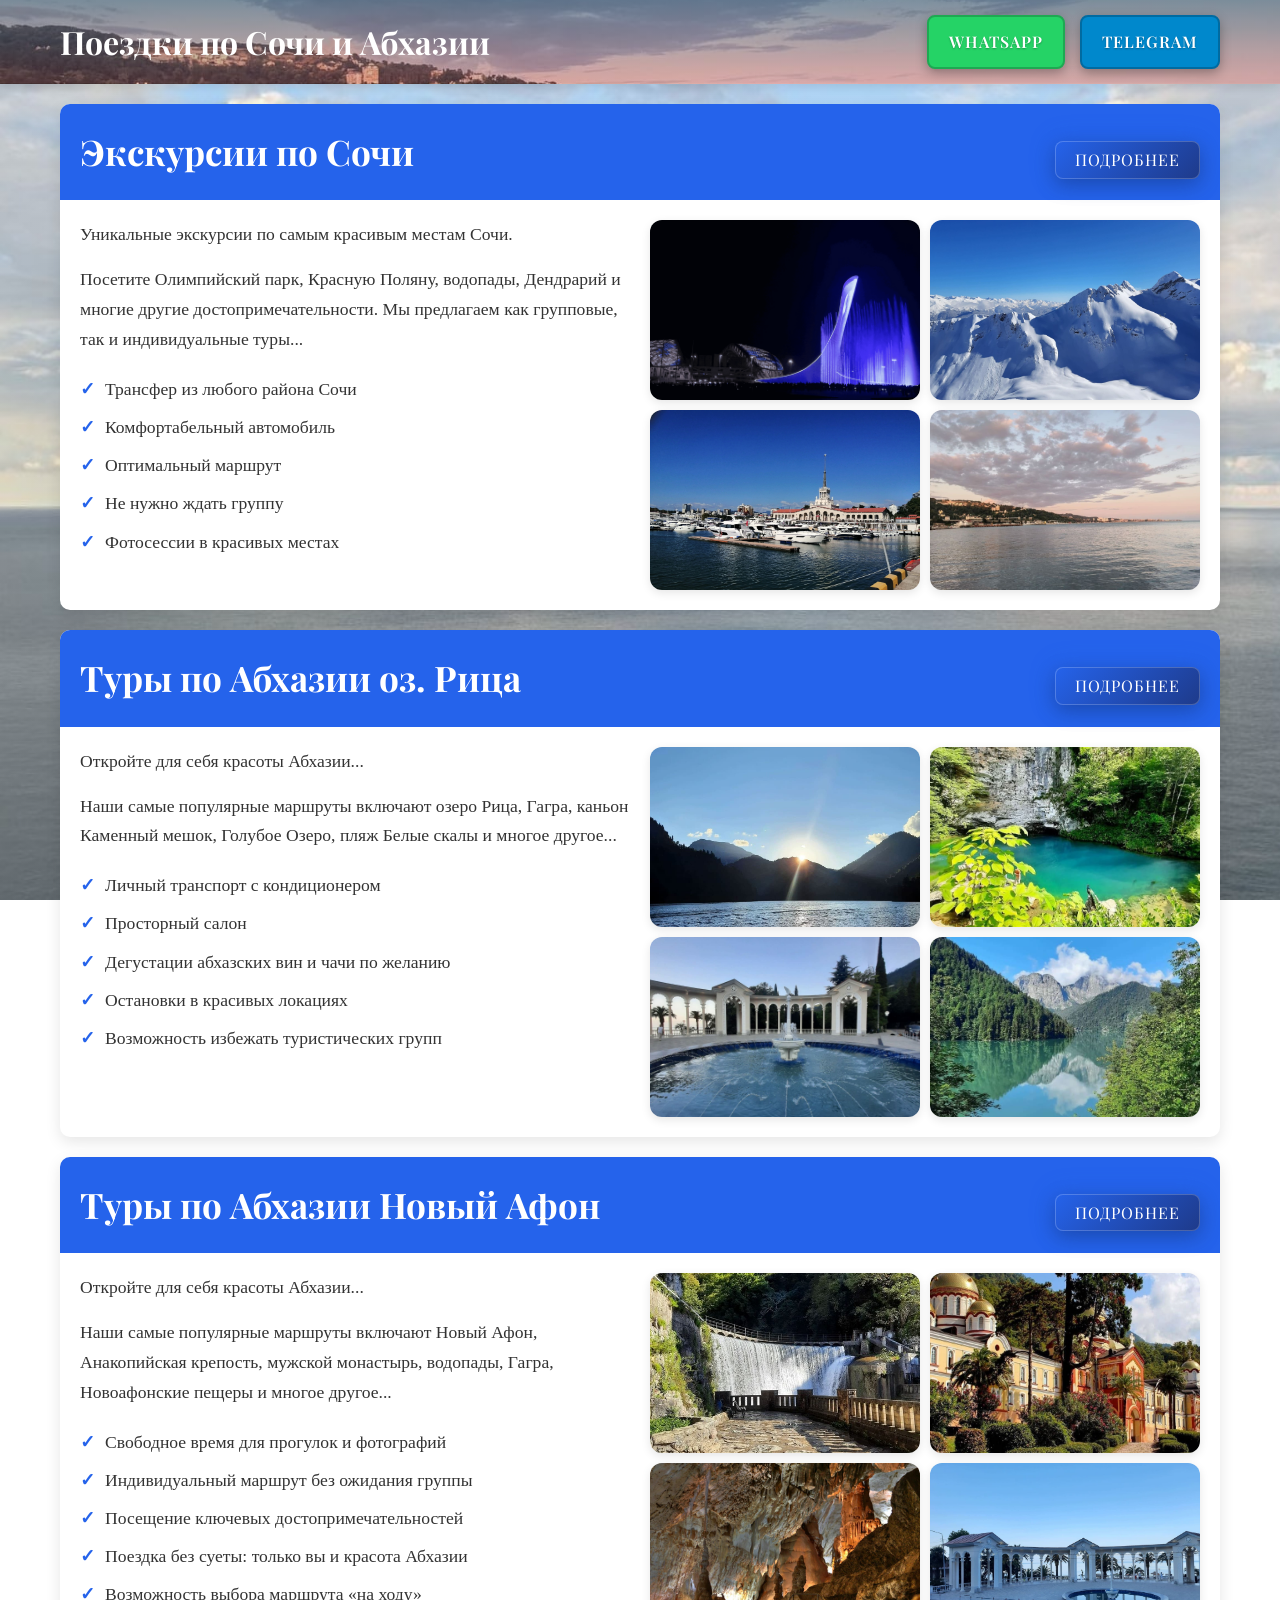
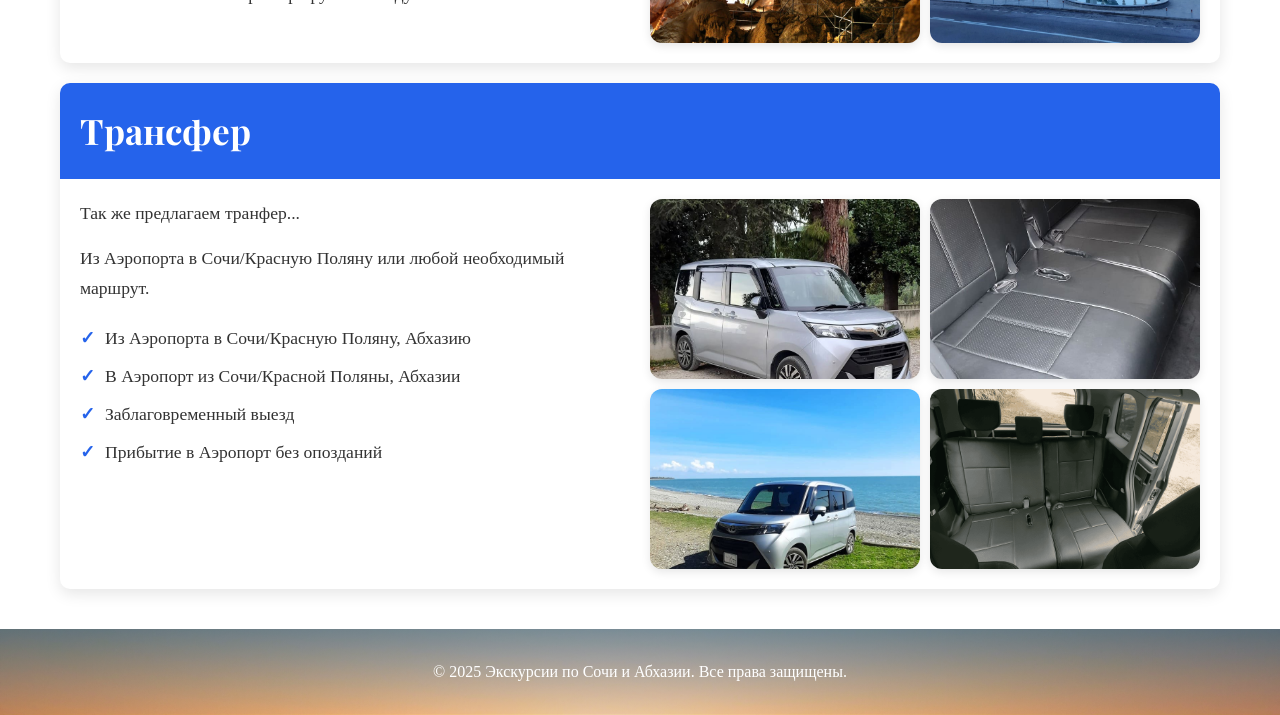
==== commit 0d6ace0d: "Добавлен robo и sitemap теги и размер изображений" ====
--- a/index.html
+++ b/index.html
@@ -1,10 +1,15 @@
 <!DOCTYPE html>
 <html lang="ru">
+
 <head>
     <meta name="version" content="2.0">
     <meta charset="UTF-8">
     <meta name="viewport" content="width=device-width, initial-scale=1.0">
-    <title>Поездки по Сочи и Абхазии</title>
+    <title>Экскурсии и туры по Сочи и Абхазии | Трансфер и поездки</title>
+    <meta name="description"
+        content="Экскурсии по Сочи и Абхазии. Индивидуальные туры, трансфер, фотосессии и комфортные поездки. Узнайте маршруты и цены.">
+    <meta name="keywords"
+        content="экскурсии Сочи, туры Абхазия, трансфер Сочи, отдых на море, поездки в горы, Красная Поляна, Новый Афон">
 
     <!-- Подключаем стили -->
     <link rel="stylesheet" href="assets/css/base.css">
@@ -21,28 +26,28 @@
 
     <!-- Библиотека Fancybox (для галереи изображений) -->
     <link rel="stylesheet" href="https://cdn.jsdelivr.net/npm/@fancyapps/ui@5.0/dist/fancybox/fancybox.css">
-    <link href="https://fonts.googleapis.com/css2?family=Playfair+Display:wght@700&family=Roboto:wght@400&display=swap" rel="stylesheet">
-   <!--<link href="https://fonts.googleapis.com/css2?family=Lora&family=Merriweather&display=swap" rel="stylesheet">--> 
-
+    <link href="https://fonts.googleapis.com/css2?family=Playfair+Display:wght@700&family=Roboto:wght@400&display=swap"
+        rel="stylesheet">
 
 </head>
+
 <body>
     <!-- 🔹 Хедер -->
     <header class="fixed-header">
         <div class="header-content">
             <h1>Поездки по Сочи и Абхазии</h1>
             <div class="messenger-buttons">
-            <!-- Кнопка WhatsApp -->
-            <a href="https://wa.me/79384188234" target="_blank" class="msg-btn whatsapp-btn">
-                WhatsApp
-            </a>
+                <!-- Кнопка WhatsApp -->
+                <a href="https://wa.me/79384188234" target="_blank" class="msg-btn whatsapp-btn">
+                    WhatsApp
+                </a>
 
-            <!-- Кнопка Telegram -->
-            <a href="https://t.me/OLEG_N_OLEG" target="_blank" class="msg-btn telegram-btn">
-                Telegram
-            </a>
+                <!-- Кнопка Telegram -->
+                <a href="https://t.me/OLEG_N_OLEG" target="_blank" class="msg-btn telegram-btn">
+                    Telegram
+                </a>
+            </div>
         </div>
-    </div>
     </header>
 
     <!-- 🔹 Основное содержимое -->
@@ -62,9 +67,11 @@
     <script src="assets/js/main.js"></script>
 
     <button id="scrollToTop" title="Наверх">
-    <svg xmlns="http://www.w3.org/2000/svg" width="24" height="24" viewBox="0 0 24 24" fill="none" stroke="currentColor" stroke-width="2" stroke-linecap="round" stroke-linejoin="round">
-    <polyline points="18 15 12 9 6 15"></polyline>
-    </svg>
+        <svg xmlns="http://www.w3.org/2000/svg" width="24" height="24" viewBox="0 0 24 24" fill="none"
+            stroke="currentColor" stroke-width="2" stroke-linecap="round" stroke-linejoin="round">
+            <polyline points="18 15 12 9 6 15"></polyline>
+        </svg>
 
 </body>
-</html>
+
+</html>
--- a/assets/css/components.css
+++ b/assets/css/components.css
@@ -149,9 +149,14 @@
     text-transform: uppercase;
     letter-spacing: 1px;
     color: white;
-    background: var(--primary-color); 
+    /*background: var(--primary-color); */
+    background: linear-gradient(135deg, var(--primary-color), var(--secondary-color));
     border: 2px solid rgba(255, 255, 255, 0.3);
-    box-shadow: 0 4px 12px rgba(0, 0, 0, 0.2);
+    /*box-shadow: 0 4px 12px rgba(0, 0, 0, 0.2);*/
+    box-shadow: 
+        0 6px 20px rgba(0, 0, 0, 0.25),
+        0 0 0 1px rgba(255, 255, 255, 0.2) inset,
+        0 0 25px rgba(37, 99, 235, 0.4);
     text-decoration: none;
     cursor: pointer;
     border: none;
